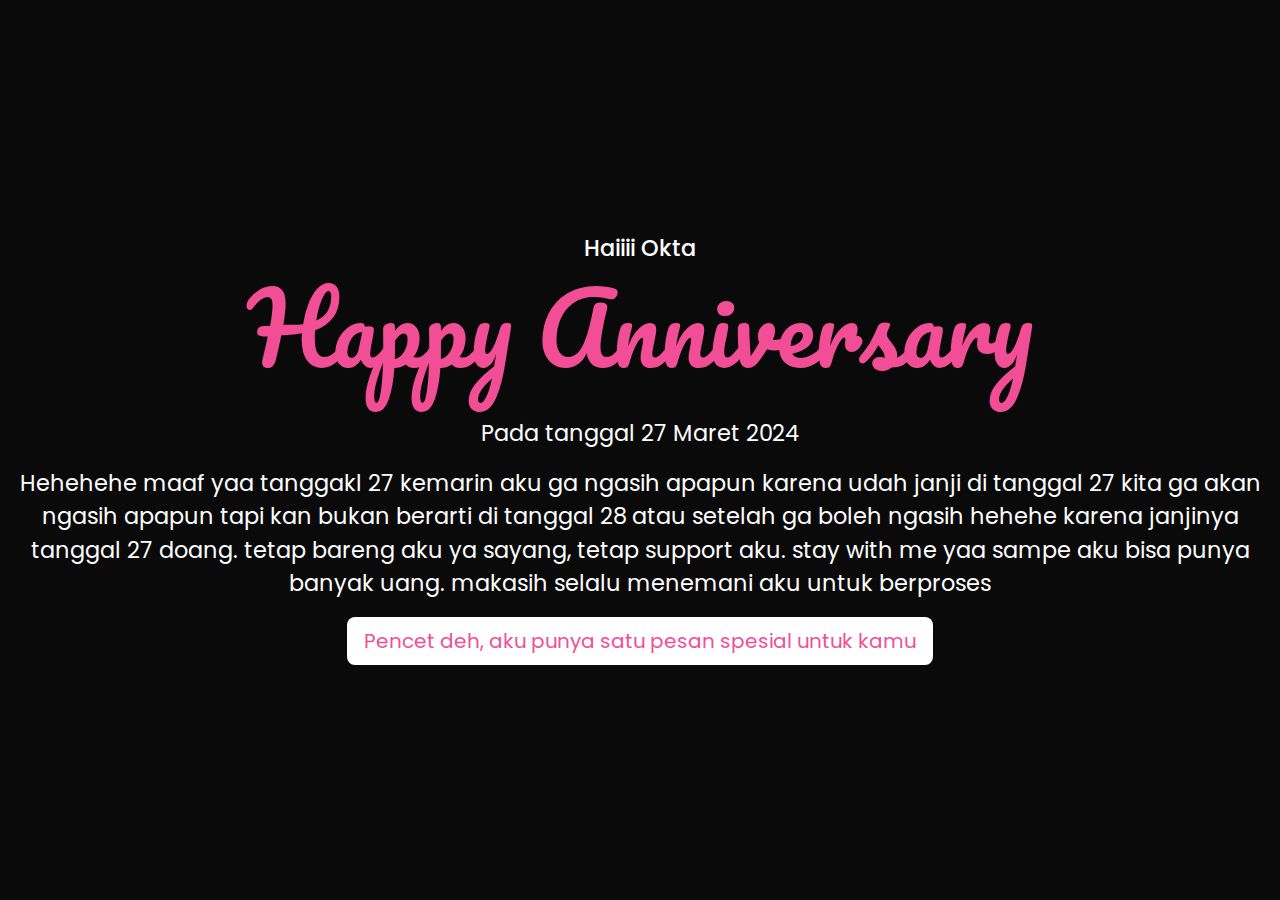
==== index.html @ dce2fb45 "first commit" ====
<!doctype html>
<html lang="en">
  <head>
    <meta charset="utf-8">
    <meta name="viewport" content="width=device-width, initial-scale=1">
    <title>Happy Anniversary</title>
    <link href="https://cdn.jsdelivr.net/npm/bootstrap@5.3.3/dist/css/bootstrap.min.css" rel="stylesheet" integrity="sha384-QWTKZyjpPEjISv5WaRU9OFeRpok6YctnYmDr5pNlyT2bRjXh0JMhjY6hW+ALEwIH" crossorigin="anonymous">


    <link rel="preconnect" href="https://fonts.googleapis.com">
    <link rel="preconnect" href="https://fonts.gstatic.com" crossorigin>
    <link href="https://fonts.googleapis.com/css2?family=Pacifico&family=Poppins:ital,wght@0,100;0,200;0,300;0,400;0,500;0,600;0,700;0,800;0,900;1,100;1,200;1,300;1,400;1,500;1,600;1,700;1,800;1,900&display=swap" rel="stylesheet">


    <link rel="stylesheet" href="style.css">

  </head>
  <body>
    
    <section id="hero" class="hero w-100 h-100 p-3 mx-auto text-center d-flex justify-content-center align-items-center text-white">
        <main>
            <h4>Haiiii Okta</h4>
            <h1>Happy Anniversary</h1>
            <p>Pada tanggal 27 Maret 2024</p>

            <p>Hehehehe maaf yaa tanggakl 27 kemarin aku ga ngasih apapun karena udah janji di tanggal 27 kita ga akan ngasih apapun tapi kan bukan berarti di tanggal 28 atau setelah ga boleh ngasih hehehe karena janjinya tanggal 27 doang. tetap bareng aku ya sayang, tetap support aku. stay with me yaa sampe aku bisa punya banyak uang. makasih selalu menemani aku untuk berproses</p>
            <a href="love/index.html" class="btn btn-lg">Pencet deh, aku punya satu pesan spesial untuk kamu</a>
        </main>
    </section>


   
    






    <script src="https://cdn.jsdelivr.net/npm/bootstrap@5.3.3/dist/js/bootstrap.bundle.min.js" integrity="sha384-YvpcrYf0tY3lHB60NNkmXc5s9fDVZLESaAA55NDzOxhy9GkcIdslK1eN7N6jIeHz" crossorigin="anonymous"></script>
  </body>
</html>
---- style.css ----
:root{
    --pink: #f14e95;
    --bg: #0a0a0a;
    --shadow: 0 2px 2px rgb(0,0,0 / 0.5);
    



}


body{
    font-size: 1.2rem;
    font-family: "Poppins", sans-serif;

}


.hero {
    min-height: 100vh;
    background-color: var(--bg);



}


.hero h1 {
    font-family: "Pacifico", cursive;
    font-size: 6rem;
    margin-bottom: 2rem;
    color: #f14e95;

}


.hero h4 {
    font-size: 1.4rem;
}

.hero p {
    font-size: 1.4rem;
}

.hero a{
    color: var(--pink);
    background-color: white;
    box-shadow: var(--shadow);


}


.hero a:hover {
    background-color: var(--pink);
    color: white;
}





/* media querrry */



/* laptop */
@media (max-width: 992px) {
    html{
        font-size: 75%;
    }
}



/* tablet */
@media (max-width: 768px) {
    html{
        font-size: 55%;
    }
}



/* Mobile Phone */
@media (max-width: 576px) {
    html{
        font-size: 60%;
    }
}
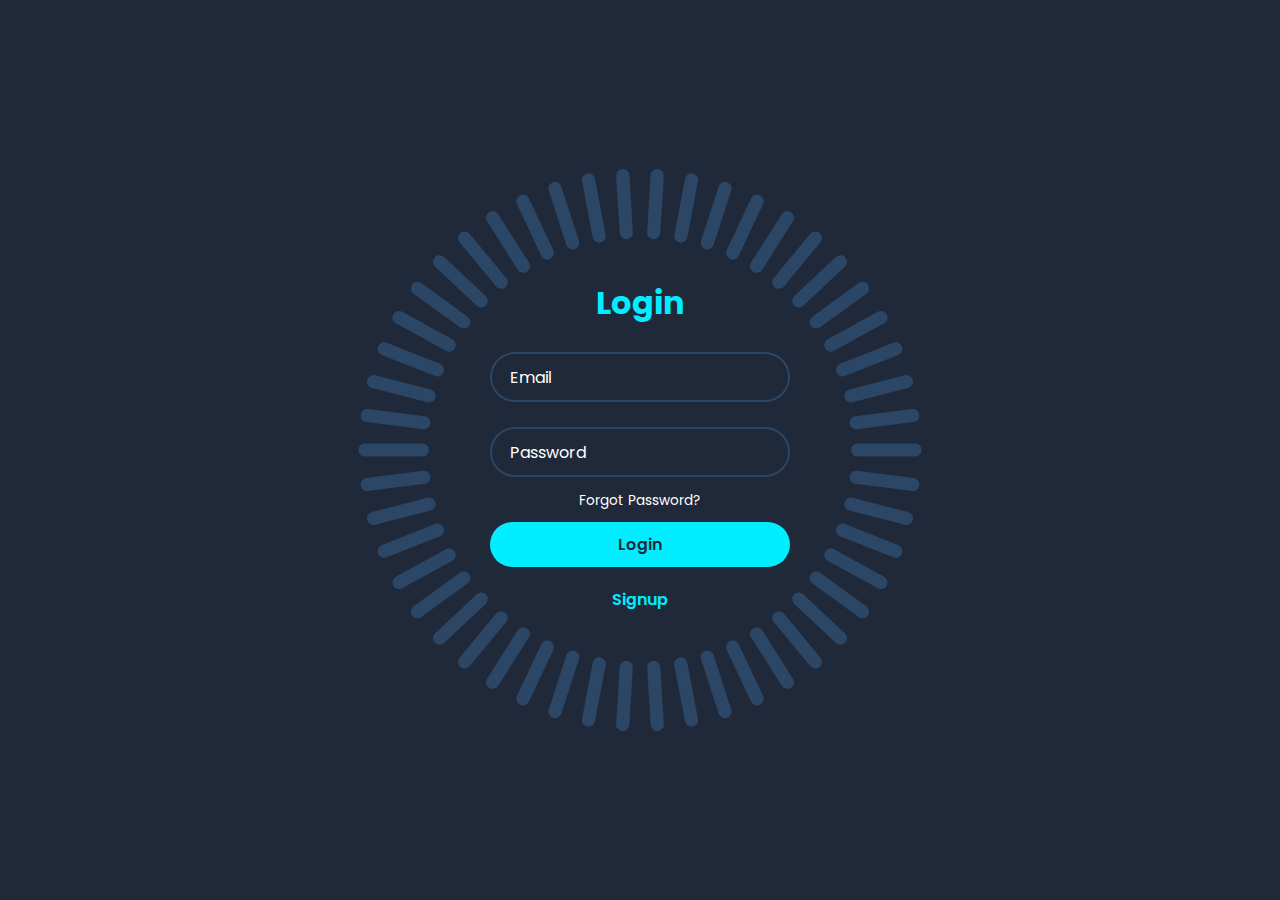
==== commit b1939c32: "penyesuaian index" ====
--- a/index.html
+++ b/index.html
@@ -1,42 +1,87 @@
-<!doctype html>
-<html lang="en">
-  <head>
-    <meta charset="utf-8">
-    <meta name="viewport" content="width=device-width, initial-scale=1">
-    <title>Happy Anniversary</title>
-    <link href="https://cdn.jsdelivr.net/npm/bootstrap@5.3.3/dist/css/bootstrap.min.css" rel="stylesheet" integrity="sha384-QWTKZyjpPEjISv5WaRU9OFeRpok6YctnYmDr5pNlyT2bRjXh0JMhjY6hW+ALEwIH" crossorigin="anonymous">
+<!DOCTYPE html>
+<html lang="en" >
+<head>
+  <meta charset="UTF-8">
+  <title>Animated Login form</title>
+  <link rel="stylesheet" href="style.css">
 
+</head>
+<body>
+<!-- partial:index.partial.html -->
+<div class="container">
+  <div class="login-box">
+    <h2>Login</h2>
+    <form action="#">
+      <div class="input-box">
+        <input type="email" required>
+        <label>Email</label>
+      </div>
+      <div class="input-box">
+        <input type="password" required>
+        <label>Password</label>
+      </div>
+      <div class="forgot-password">
+        <a href="#">Forgot Password?</a>
+      </div>
+      <button type="submit" class="btn">Login</button>
+      <div class="signup-link">
+        <a href="#">Signup</a>
+      </div>
+    </form>
+  </div>
 
-    <link rel="preconnect" href="https://fonts.googleapis.com">
-    <link rel="preconnect" href="https://fonts.gstatic.com" crossorigin>
-    <link href="https://fonts.googleapis.com/css2?family=Pacifico&family=Poppins:ital,wght@0,100;0,200;0,300;0,400;0,500;0,600;0,700;0,800;0,900;1,100;1,200;1,300;1,400;1,500;1,600;1,700;1,800;1,900&display=swap" rel="stylesheet">
-
-
-    <link rel="stylesheet" href="style.css">
-
-  </head>
-  <body>
-    
-    <section id="hero" class="hero w-100 h-100 p-3 mx-auto text-center d-flex justify-content-center align-items-center text-white">
-        <main>
-            <h4>Haiiii Okta</h4>
-            <h1>Happy Anniversary</h1>
-            <p>Pada tanggal 27 Maret 2024</p>
-
-            <p>Hehehehe maaf yaa tanggakl 27 kemarin aku ga ngasih apapun karena udah janji di tanggal 27 kita ga akan ngasih apapun tapi kan bukan berarti di tanggal 28 atau setelah ga boleh ngasih hehehe karena janjinya tanggal 27 doang. tetap bareng aku ya sayang, tetap support aku. stay with me yaa sampe aku bisa punya banyak uang. makasih selalu menemani aku untuk berproses</p>
-            <a href="love/index.html" class="btn btn-lg">Pencet deh, aku punya satu pesan spesial untuk kamu</a>
-        </main>
-    </section>
-
-
-   
-    
-
-
-
-
-
-
-    <script src="https://cdn.jsdelivr.net/npm/bootstrap@5.3.3/dist/js/bootstrap.bundle.min.js" integrity="sha384-YvpcrYf0tY3lHB60NNkmXc5s9fDVZLESaAA55NDzOxhy9GkcIdslK1eN7N6jIeHz" crossorigin="anonymous"></script>
-  </body>
+  <span style="--i:0;"></span>
+  <span style="--i:1;"></span>
+  <span style="--i:2;"></span>
+  <span style="--i:3;"></span>
+  <span style="--i:4;"></span>
+  <span style="--i:5;"></span>
+  <span style="--i:6;"></span>
+  <span style="--i:7;"></span>
+  <span style="--i:8;"></span>
+  <span style="--i:9;"></span>
+  <span style="--i:10;"></span>
+  <span style="--i:11;"></span>
+  <span style="--i:12;"></span>
+  <span style="--i:13;"></span>
+  <span style="--i:14;"></span>
+  <span style="--i:15;"></span>
+  <span style="--i:16;"></span>
+  <span style="--i:17;"></span>
+  <span style="--i:18;"></span>
+  <span style="--i:19;"></span>
+  <span style="--i:20;"></span>
+  <span style="--i:21;"></span>
+  <span style="--i:22;"></span>
+  <span style="--i:23;"></span>
+  <span style="--i:24;"></span>
+  <span style="--i:25;"></span>
+  <span style="--i:26;"></span>
+  <span style="--i:27;"></span>
+  <span style="--i:28;"></span>
+  <span style="--i:29;"></span>
+  <span style="--i:30;"></span>
+  <span style="--i:31;"></span>
+  <span style="--i:32;"></span>
+  <span style="--i:33;"></span>
+  <span style="--i:34;"></span>
+  <span style="--i:35;"></span>
+  <span style="--i:36;"></span>
+  <span style="--i:37;"></span>
+  <span style="--i:38;"></span>
+  <span style="--i:39;"></span>
+  <span style="--i:40;"></span>
+  <span style="--i:41;"></span>
+  <span style="--i:42;"></span>
+  <span style="--i:43;"></span>
+  <span style="--i:44;"></span>
+  <span style="--i:45;"></span>
+  <span style="--i:46;"></span>
+  <span style="--i:47;"></span>
+  <span style="--i:48;"></span>
+  <span style="--i:49;"></span>
+</div>
+<!-- partial -->
+  
+</body>
 </html>--- a/style.css
+++ b/style.css
@@ -1,90 +1,149 @@
-:root{
-    --pink: #f14e95;
-    --bg: #0a0a0a;
-    --shadow: 0 2px 2px rgb(0,0,0 / 0.5);
-    
-
-
-
+@import url("https://fonts.googleapis.com/css2?family=Poppins:wght@400;500&display=swap");
+* {
+  margin: 0;
+  padding: 0;
+  font-family: "Poppins";
+  box-sizing: border-box;
 }
 
-
-body{
-    font-size: 1.2rem;
-    font-family: "Poppins", sans-serif;
-
+body {
+  display: flex;
+  justify-content: center;
+  align-items: center;
+  background: #1f293a;
+  min-height: 100vh;
 }
 
-
-.hero {
-    min-height: 100vh;
-    background-color: var(--bg);
-
-
-
+.container {
+  position: relative;
+  width: 256px;
+  height: 256px;
+  display: flex;
+  justify-content: center;
+  align-items: center;
 }
 
-
-.hero h1 {
-    font-family: "Pacifico", cursive;
-    font-size: 6rem;
-    margin-bottom: 2rem;
-    color: #f14e95;
-
+.container span {
+  position: absolute;
+  left: 0;
+  width: 32px;
+  height: 6px;
+  background: #2c4766;
+  border-radius: 8px;
+  transform-origin: 128px;
+  transform: scale(2.2) rotate(calc(var(--i) * (360deg / 50)));
+  animation: animateBlink 3s linear infinite;
+  animation-delay: calc(var(--i) * (3s / 50));
 }
 
+@keyframes animateBlink {
+  0% {
+    background: #0ef;
+  }
 
-.hero h4 {
-    font-size: 1.4rem;
+  25% {
+    background: #2c4766;
+  }
 }
 
-.hero p {
-    font-size: 1.4rem;
+.login-box {
+  position: absolute;
+  width: 400px;
 }
 
-.hero a{
-    color: var(--pink);
-    background-color: white;
-    box-shadow: var(--shadow);
-
-
+.login-box form {
+  width: 100%;
+  padding: 0 50px;
 }
 
-
-.hero a:hover {
-    background-color: var(--pink);
-    color: white;
+h2 {
+  font-size: 2em;
+  color: #0ef;
+  text-align: center;
+}
+.input-box {
+  position: relative;
+  margin: 25px 0;
 }
 
-
-
-
-
-/* media querrry */
-
-
-
-/* laptop */
-@media (max-width: 992px) {
-    html{
-        font-size: 75%;
-    }
+.input-box input {
+  width: 100%;
+  height: 50px;
+  background: transparent;
+  border: 2px solid #2c4766;
+  outline: none;
+  border-radius: 40px;
+  font-size: 1em;
+  color: #fff;
+  padding: 0 20px;
+  transition: 0.5s;
 }
 
-
-
-/* tablet */
-@media (max-width: 768px) {
-    html{
-        font-size: 55%;
-    }
+.input-box input:focus,
+.input-box input:valid {
+  border-color: #0ef;
 }
 
+.input-box label {
+  position: absolute;
+  top: 50%;
+  left: 20px;
+  transform: translateY(-50%);
+  font-size: 1em;
+  color: #fff;
+  pointer-events: none;
+  transition: 0.5s ease;
+}
 
+.input-box input:focus ~ label,
+.input-box input:valid ~ label {
+  top: 1px;
+  font-size: 0.8em;
+  background-color: #1f293a;
+  padding: 0 6px;
+  color: #0ef;
+}
 
-/* Mobile Phone */
-@media (max-width: 576px) {
-    html{
-        font-size: 60%;
-    }
+.forgot-password {
+  margin: -15px 0 10px;
+  text-align: center;
+}
+
+.forgot-password a {
+  font-size: 0.85em;
+  color: #fff;
+  text-decoration: none;
+}
+
+.forgot-password a:hover {
+  text-decoration: underline;
+}
+
+.btn {
+  width: 100%;
+  height: 45px;
+  border-radius: 45px;
+  background: #0ef;
+  border: none;
+  outline: none;
+  cursor: pointer;
+  font-size: 1em;
+  color: #1f293a;
+  font-weight: 600;
+}
+
+.signup-link {
+  margin: 20px 0 10px;
+  text-align: center;
+}
+
+.signup-link a {
+  font-size: 1em;
+  color: #0ef;
+  text-decoration: none;
+  font-weight: 600;
+}
+
+.signup-link a:hover {
+  text-decoration: underline;
 }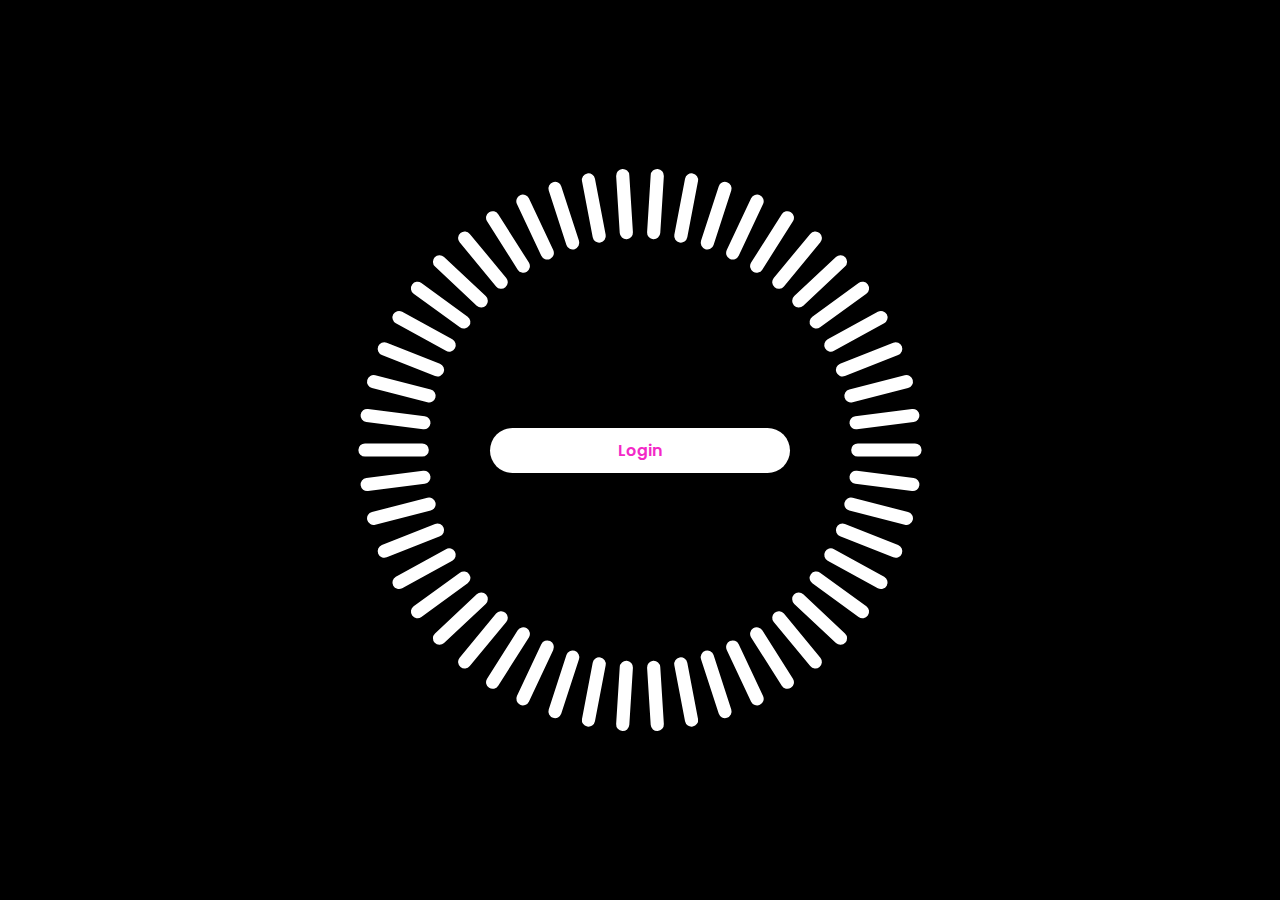
==== commit 48e01771: "penyesuaian halaman" ====
--- a/index.html
+++ b/index.html
@@ -10,23 +10,12 @@
 <!-- partial:index.partial.html -->
 <div class="container">
   <div class="login-box">
-    <h2>Login</h2>
-    <form action="#">
-      <div class="input-box">
-        <input type="email" required>
-        <label>Email</label>
-      </div>
-      <div class="input-box">
-        <input type="password" required>
-        <label>Password</label>
-      </div>
-      <div class="forgot-password">
-        <a href="#">Forgot Password?</a>
-      </div>
+   
+    <form action="/happybirthday/index.html">
+         
+      
       <button type="submit" class="btn">Login</button>
-      <div class="signup-link">
-        <a href="#">Signup</a>
-      </div>
+      
     </form>
   </div>
 
--- a/style.css
+++ b/style.css
@@ -10,7 +10,7 @@
   display: flex;
   justify-content: center;
   align-items: center;
-  background: #1f293a;
+  background: #000000;
   min-height: 100vh;
 }
 
@@ -28,7 +28,7 @@
   left: 0;
   width: 32px;
   height: 6px;
-  background: #2c4766;
+  background: #ffffff;
   border-radius: 8px;
   transform-origin: 128px;
   transform: scale(2.2) rotate(calc(var(--i) * (360deg / 50)));
@@ -38,11 +38,11 @@
 
 @keyframes animateBlink {
   0% {
-    background: #0ef;
+    background: rgb(243, 40, 199);
   }
 
   25% {
-    background: #2c4766;
+    background: #f40fba;
   }
 }
 
@@ -58,8 +58,19 @@
 
 h2 {
   font-size: 2em;
-  color: #0ef;
+  color: rgb(243, 40, 199);
   text-align: center;
+}
+
+p {
+  color: #fff;
+  text-align: center;
+  padding: 2rem;
+}
+
+a {
+  color: rgb(243, 40, 199);
+  
 }
 .input-box {
   position: relative;
@@ -74,14 +85,14 @@
   outline: none;
   border-radius: 40px;
   font-size: 1em;
-  color: #fff;
+  color: rgb(243, 40, 199);
   padding: 0 20px;
   transition: 0.5s;
 }
 
 .input-box input:focus,
 .input-box input:valid {
-  border-color: #0ef;
+  border-color: #fff;
 }
 
 .input-box label {
@@ -90,7 +101,7 @@
   left: 20px;
   transform: translateY(-50%);
   font-size: 1em;
-  color: #fff;
+  color: rgb(243, 40, 199);
   pointer-events: none;
   transition: 0.5s ease;
 }
@@ -99,9 +110,9 @@
 .input-box input:valid ~ label {
   top: 1px;
   font-size: 0.8em;
-  background-color: #1f293a;
+  background-color: #fafafa;
   padding: 0 6px;
-  color: #0ef;
+  color: rgb(243, 40, 199);
 }
 
 .forgot-password {
@@ -123,12 +134,12 @@
   width: 100%;
   height: 45px;
   border-radius: 45px;
-  background: #0ef;
+  background: #fff;
   border: none;
   outline: none;
   cursor: pointer;
   font-size: 1em;
-  color: #1f293a;
+  color: rgb(243, 40, 199);
   font-weight: 600;
 }
 
@@ -139,11 +150,40 @@
 
 .signup-link a {
   font-size: 1em;
-  color: #0ef;
+  color: rgb(243, 40, 199);
   text-decoration: none;
   font-weight: 600;
 }
 
 .signup-link a:hover {
   text-decoration: underline;
+}
+
+/* media querrry */
+
+
+
+/* laptop */
+@media (max-width: 992px) {
+  html{
+      font-size: 75%;
+  }
+}
+
+
+
+/* tablet */
+@media (max-width: 768px) {
+  html{
+      font-size: 55%;
+  }
+}
+
+
+
+/* Mobile Phone */
+@media (max-width: 576px) {
+  html{
+      font-size: 60%;
+  }
 }